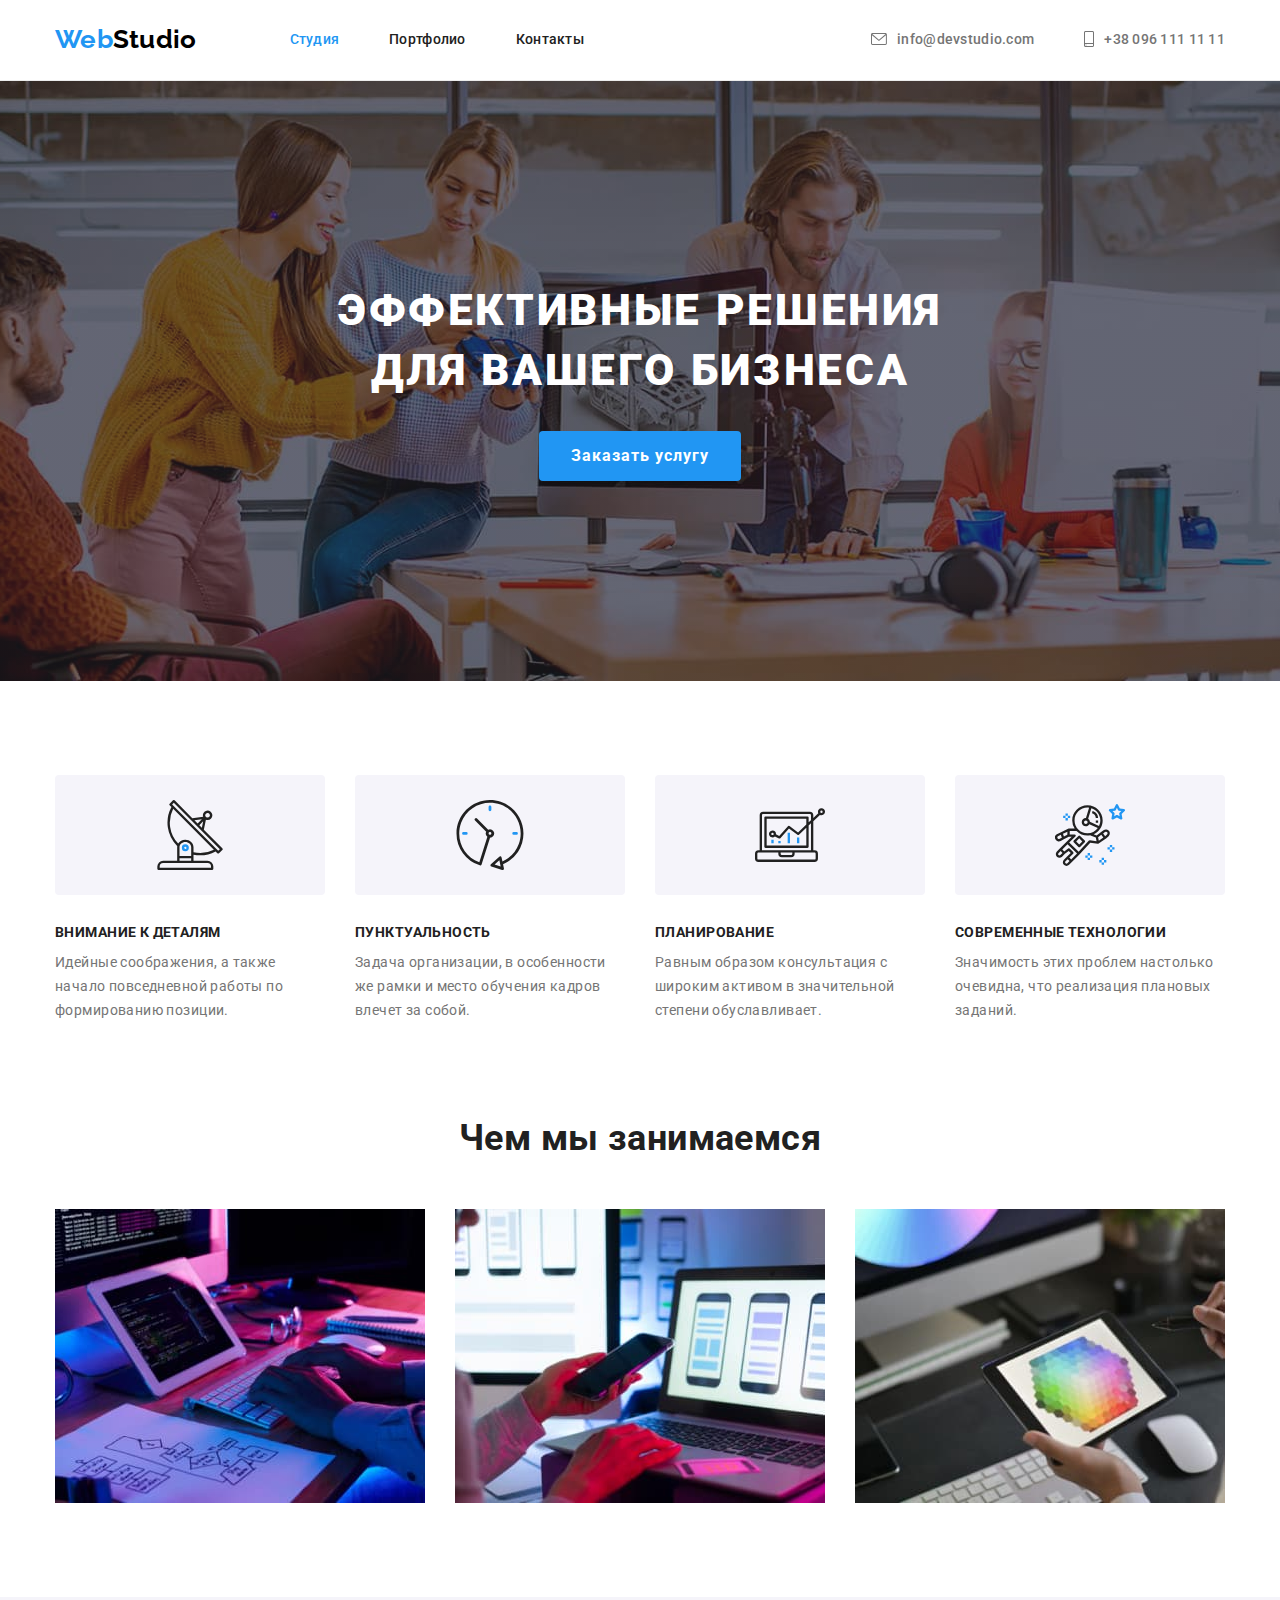
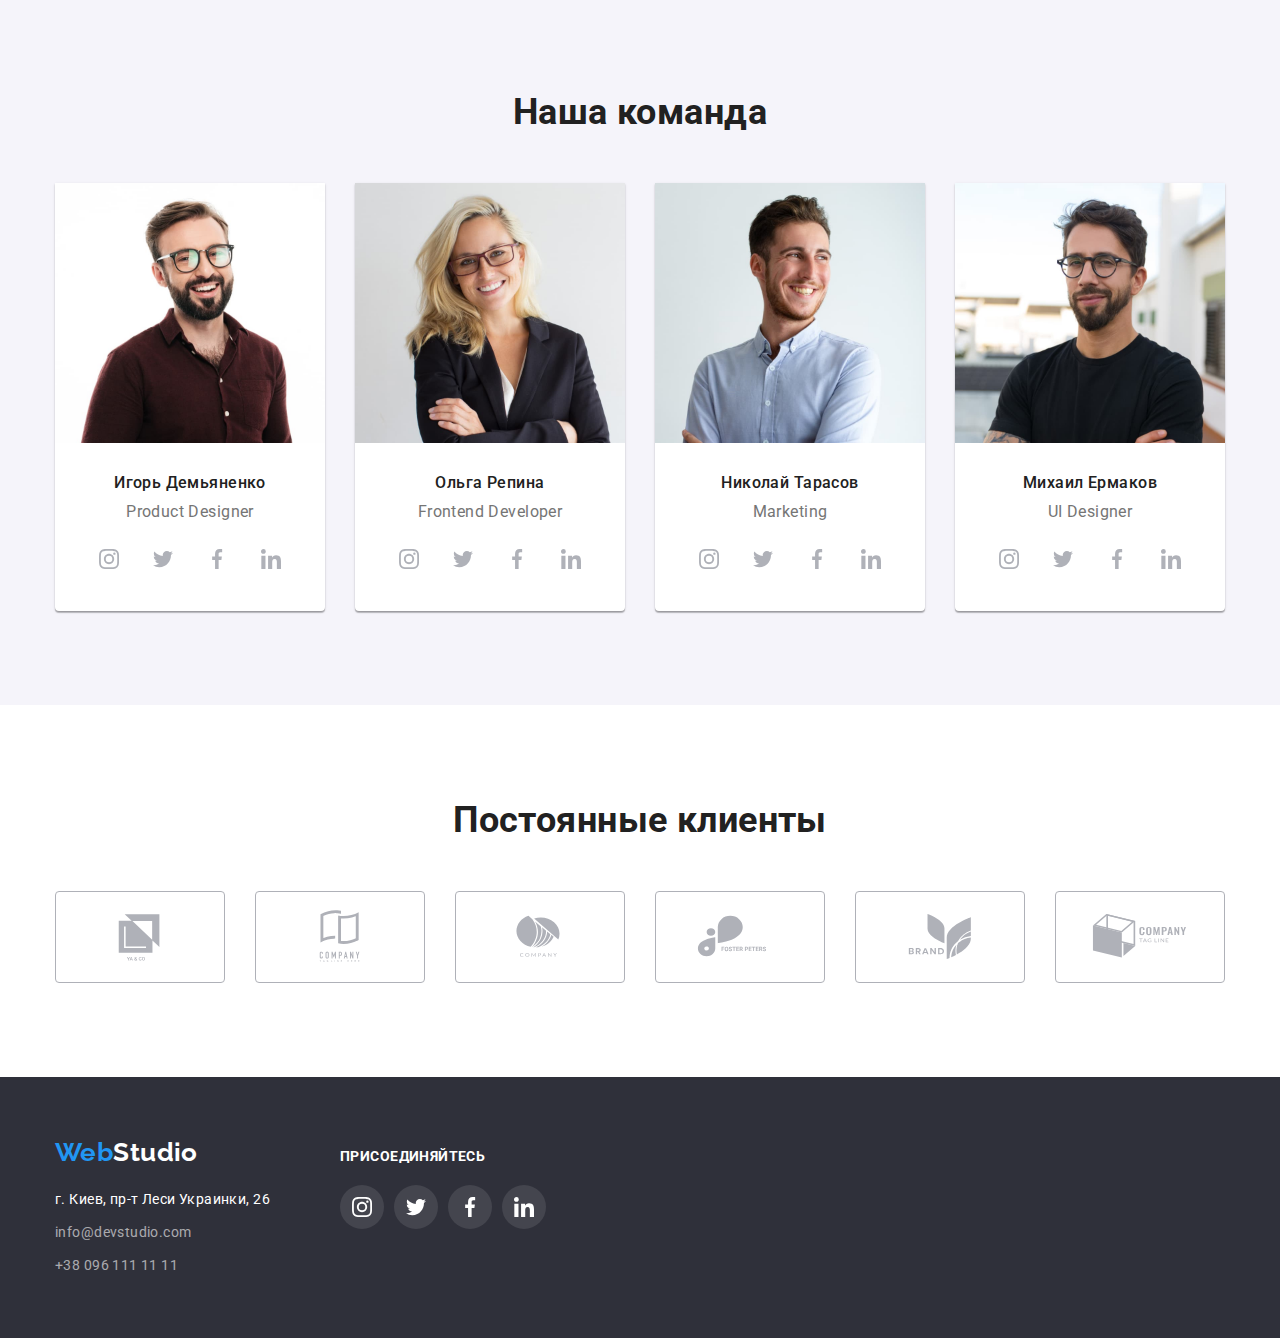
==== index.html @ 22d50afe "Initial commit" ====
<!DOCTYPE html>
<html lang="ru">
  <head>
    <meta charset="UTF-8" />
    <meta http-equiv="X-UA-Compatible" content="IE=edge" />
    <meta name="viewport" content="width=device-width, initial-scale=1.0" />
    <title lang="en">WebStudio</title>
    <link rel="preconnect" href="https://fonts.googleapis.com" />
    <link rel="preconnect" href="https://fonts.gstatic.com" crossorigin />
    <link
      href="https://fonts.googleapis.com/css2?family=Raleway:wght@700&family=Roboto:wght@400;500;700;900&display=swap"
      rel="stylesheet"
    />
    <link
      rel="stylesheet"
      href="https://cdnjs.cloudflare.com/ajax/libs/modern-normalize/1.1.0/modern-normalize.min.css"
    />
    <link rel="stylesheet" href="./css/styles.css" />
  </head>

  <body>
    <header class="header">
      <div class="header-container container">
        <nav class="header-nav">
          <a class="header-logo link" href="./index.html" lang="en">
            <span class="accent">Web</span>Studio
          </a>
          <ul class="header-nav-list list">
            <li class="header-nav-item">
              <a class="link current" href="./index.html">Студия</a>
            </li>
            <li class="header-nav-item">
              <a class="link" href="./portfolio.html">Портфолио</a>
            </li>
            <li class="header-nav-item">
              <a class="link" href="">Контакты</a>
            </li>
          </ul>
        </nav>
        <ul class="contact list">
          <li class="contact-item">
            <a class="contact-link link" href="mailto:info@devstudio.com" aria-label="Email">
              <svg class="contact-icon" width="16" height="12">
                <use href="./images/icons.svg#icon-envelope"></use>
              </svg>
              info@devstudio.com</a
            >
          </li>
          <li class="contact-item">
            <a class="contact-link link" href="tel:+380961111111" aria-label="Phone">
              <svg class="contact-icon" width="10" height="16">
                <use href="./images/icons.svg#icon-smartphone"></use>
              </svg>
              +38 096 111 11 11</a
            >
          </li>
        </ul>
      </div>
    </header>
    <main>
      <!--Hero-->
      <section class="hero section">
        <div class="container">
          <h1 class="hero-title">Эффективные решения для вашего бизнеса</h1>
          <button class="hero-button" type="button">Заказать услугу</button>
        </div>
      </section>
      <!--features-->
      <section class="features section">
        <div class="container">
          <h2 class="visually-hidden">Особенности</h2>
          <ul class="features-list list card-set">
            <li class="features-list-item card-set-item">
              <div class="features-list-container">
                <svg class="features-icon" width="70" height="70">
                  <use href="./images/icons.svg#icon-antenna"></use>
                </svg>
              </div>
              <h3 class="features-list-title">Внимание к деталям</h3>
              <p class="features-list-text">
                Идейные соображения, а также начало повседневной работы по формированию позиции.
              </p>
            </li>
            <li class="features-list-item card-set-item">
              <div class="features-list-container">
                <svg class="features-icon" width="70" height="70">
                  <use href="./images/icons.svg#icon-clock"></use>
                </svg>
              </div>
              <h3 class="features-list-title">Пунктуальность</h3>
              <p class="features-list-text">
                Задача организации, в особенности же рамки и место обучения кадров влечет за собой.
              </p>
            </li>
            <li class="features-list-item card-set-item">
              <div class="features-list-container">
                <svg class="features-icon" width="70" height="70">
                  <use href="./images/icons.svg#icon-diagram"></use>
                </svg>
              </div>
              <h3 class="features-list-title">Планирование</h3>
              <p class="features-list-text">
                Равным образом консультация с широким активом в значительной степени обуславливает.
              </p>
            </li>
            <li class="features-list-item card-set-item">
              <div class="features-list-container">
                <svg class="features-icon" width="70" height="70">
                  <use href="./images/icons.svg#icon-astronaut"></use>
                </svg>
              </div>
              <h3 class="features-list-title">Современные технологии</h3>
              <p class="features-list-text">
                Значимость этих проблем настолько очевидна, что реализация плановых заданий.
              </p>
            </li>
          </ul>
        </div>
      </section>
      <!--Чем мы занимаемся works -->
      <section class="works section">
        <div class="container">
          <h2 class="works-title">Чем мы занимаемся</h2>
          <ul class="works-list list">
            <li class="works-list-item">
              <img src="./images/img1.jpg" alt="Desctop App" width="370" height="294" />
            </li>
            <li class="works-list-item">
              <img src="./images/img2.jpg" alt="Mobile App" width="370" height="294" />
            </li>
            <li class="works-list-item">
              <img src="./images/img3.jpg" alt="Design" width="370" height="294" />
            </li>
          </ul>
        </div>
      </section>
      <!--Team-->
      <section class="team section">
        <div class="container">
          <h2 class="team-title">Наша команда</h2>
          <ul class="team-list card-set list">
            <li class="team-list-item card-set-item">
              <img
                class="team-list-img"
                src="./images/img4.jpg"
                alt="Игорь Демьяненко"
                width="270"
                height="260"
              />
              <div class="team-list-block">
                <h3 class="team-list-title">Игорь Демьяненко</h3>
                <p class="team-list-text" lang="en">Product Designer</p>
                <ul class="social-list list">
                  <li class="social-item">
                    <a href="" class="social-link link" aria-label="Instagram">
                      <svg class="social-icon" width="20" height="20">
                        <use href="./images/icons.svg#icon-instagram"></use>
                      </svg>
                    </a>
                  </li>
                  <li class="social-item">
                    <a href="" class="social-link link" aria-label="Twitter">
                      <svg class="social-icon" width="20" height="20">
                        <use href="./images/icons.svg#icon-twitter"></use>
                      </svg>
                    </a>
                  </li>
                  <li class="social-item">
                    <a href="" class="social-link link" aria-label="Facebook">
                      <svg class="social-icon" width="20" height="20">
                        <use href="./images/icons.svg#icon-facebook"></use>
                      </svg>
                    </a>
                  </li>
                  <li class="social-item">
                    <a href="" class="social-link link" aria-label="LinkedIn">
                      <svg class="social-icon" width="20" height="20">
                        <use href="./images/icons.svg#icon-linkedin"></use>
                      </svg>
                    </a>
                  </li>
                </ul>
              </div>
            </li>
            <li class="team-list-item card-set-item">
              <img
                class="team-list-img"
                src="./images/img5.jpg"
                alt="Ольга Репина"
                width="270"
                height="260"
              />
              <div class="team-list-block">
                <h3 class="team-list-title">Ольга Репина</h3>
                <p class="team-list-text" lang="en">Frontend Developer</p>
                <ul class="social-list list">
                  <li class="social-item">
                    <a href="" class="social-link link" aria-label="Instagram">
                      <svg class="social-icon" width="20" height="20">
                        <use href="./images/icons.svg#icon-instagram"></use>
                      </svg>
                    </a>
                  </li>
                  <li class="social-item">
                    <a href="" class="social-link link" aria-label="Twitter">
                      <svg class="social-icon" width="20" height="20">
                        <use href="./images/icons.svg#icon-twitter"></use>
                      </svg>
                    </a>
                  </li>
                  <li class="social-item">
                    <a href="" class="social-link link" aria-label="Facebook">
                      <svg class="social-icon" width="20" height="20">
                        <use href="./images/icons.svg#icon-facebook"></use>
                      </svg>
                    </a>
                  </li>
                  <li class="social-item">
                    <a href="" class="social-link link" aria-label="LinkedIn">
                      <svg class="social-icon" width="20" height="20">
                        <use href="./images/icons.svg#icon-linkedin"></use>
                      </svg>
                    </a>
                  </li>
                </ul>
              </div>
            </li>
            <li class="team-list-item card-set-item">
              <img
                class="team-list-img"
                src="./images/img6.jpg"
                alt="Николай Тарасов"
                width="270"
                height="260"
              />
              <div class="team-list-block">
                <h3 class="team-list-title">Николай Тарасов</h3>
                <p class="team-list-text" lang="en">Marketing</p>
                <ul class="social-list list">
                  <li class="social-item">
                    <a href="" class="social-link link" aria-label="Instagram">
                      <svg class="social-icon" width="20" height="20">
                        <use href="./images/icons.svg#icon-instagram"></use>
                      </svg>
                    </a>
                  </li>
                  <li class="social-item">
                    <a href="" class="social-link link" aria-label="Twitter">
                      <svg class="social-icon" width="20" height="20">
                        <use href="./images/icons.svg#icon-twitter"></use>
                      </svg>
                    </a>
                  </li>
                  <li class="social-item">
                    <a href="" class="social-link link" aria-label="Facebook">
                      <svg class="social-icon" width="20" height="20">
                        <use href="./images/icons.svg#icon-facebook"></use>
                      </svg>
                    </a>
                  </li>
                  <li class="social-item">
                    <a href="" class="social-link link" aria-label="LinkedIn">
                      <svg class="social-icon" width="20" height="20">
                        <use href="./images/icons.svg#icon-linkedin"></use>
                      </svg>
                    </a>
                  </li>
                </ul>
              </div>
            </li>
            <li class="team-list-item card-set-item">
              <img
                class="team-list-img"
                src="./images/img7.jpg"
                alt="Михаил Ермаков"
                width="270"
                height="260"
              />
              <div class="team-list-block">
                <h3 class="team-list-title">Михаил Ермаков</h3>
                <p class="team-list-text" lang="en">UI Designer</p>
                <ul class="social-list list">
                  <li class="social-item">
                    <a href="" class="social-link link" aria-label="Instagram">
                      <svg class="social-icon" width="20" height="20">
                        <use href="./images/icons.svg#icon-instagram"></use>
                      </svg>
                    </a>
                  </li>
                  <li class="social-item">
                    <a href="" class="social-link link" aria-label="Twitter">
                      <svg class="social-icon" width="20" height="20">
                        <use href="./images/icons.svg#icon-twitter"></use>
                      </svg>
                    </a>
                  </li>
                  <li class="social-item">
                    <a href="" class="social-link link" aria-label="Facebook">
                      <svg class="social-icon" width="20" height="20">
                        <use href="./images/icons.svg#icon-facebook"></use>
                      </svg>
                    </a>
                  </li>
                  <li class="social-item">
                    <a href="" class="social-link link" aria-label="LinkedIn">
                      <svg class="social-icon" width="20" height="20">
                        <use href="./images/icons.svg#icon-linkedin"></use>
                      </svg>
                    </a>
                  </li>
                </ul>
              </div>
            </li>
          </ul>
        </div>
      </section>
      <!-- Clients -->
      <section class="clients section">
        <div class="container">
          <h2 class="clients-title">Постоянные клиенты</h2>
          <ul class="clients-list card-set list">
            <li class="clients-item card-set-item">
              <a href="" class="clients-link link" aria-label="Client1">
                <svg class="clients-icon" width="106" height="60">
                  <use href="./images/icons.svg#icon-logo1"></use>
                </svg>
              </a>
            </li>
            <li class="clients-item card-set-item">
              <a href="" class="clients-link link" aria-label="Client2">
                <svg class="clients-icon" width="106" height="60">
                  <use href="./images/icons.svg#icon-logo2"></use>
                </svg>
              </a>
            </li>
            <li class="clients-item card-set-item">
              <a href="" class="clients-link link" aria-label="Client3">
                <svg class="clients-icon" width="106" height="60">
                  <use href="./images/icons.svg#icon-logo3"></use>
                </svg>
              </a>
            </li>
            <li class="clients-item card-set-item">
              <a href="" class="clients-link link" aria-label="Client4">
                <svg class="clients-icon" width="106" height="60">
                  <use href="./images/icons.svg#icon-logo4"></use>
                </svg>
              </a>
            </li>
            <li class="clients-item card-set-item">
              <a href="" class="clients-link link" aria-label="Client5">
                <svg class="clients-icon" width="106" height="60">
                  <use href="./images/icons.svg#icon-logo5"></use>
                </svg>
              </a>
            </li>
            <li class="clients-item card-set-item">
              <a href="" class="clients-link link" aria-label="Client6">
                <svg class="clients-icon" width="106" height="60">
                  <use href="./images/icons.svg#icon-logo6"></use>
                </svg>
              </a>
            </li>
          </ul>
        </div>
      </section>
    </main>
    <footer class="footer-section">
      <div class="footer container">
        <div class="footer-contact-container">
          <a class="footer-logo link" href="./index.html" lang="en"
            ><span class="accent">Web</span>Studio</a
          >
          <address class="footer-contact">
            <ul class="footer-contact-list list">
              <li class="footer-contact-item">
                <a
                  class="adress link"
                  href="https://goo.gl/maps/uBSWTAJxnbtAAQ7v7"
                  target="_blank"
                  rel="noreferrer noopener nofollow"
                  >г. Киев, пр-т Леси Украинки, 26</a
                >
              </li>
              <li class="footer-contact-item">
                <a class="footer-contact-link link" href="mailto:info@devstudio.com"
                  >info@devstudio.com</a
                >
              </li>
              <li class="footer-contact-item">
                <a class="footer-contact-link link" href="tel:+380961111111">+38 096 111 11 11</a>
              </li>
            </ul>
          </address>
        </div>
        <div class="footer-social-container">
          <p class="footer-social-title">присоединяйтесь</p>
          <ul class="footer-social-list list">
            <li class="footer-social-item">
              <a href="" class="footer-social-link link" aria-label="Instagram">
                <svg class="footer-social-icon" width="20" height="20">
                  <use href="./images/icons.svg#icon-instagram"></use>
                </svg>
              </a>
            </li>
            <li class="footer-social-item">
              <a href="" class="footer-social-link link" aria-label="Twitter">
                <svg class="footer-social-icon" width="20" height="20">
                  <use href="./images/icons.svg#icon-twitter"></use>
                </svg>
              </a>
            </li>
            <li class="footer-social-item">
              <a href="" class="footer-social-link link" aria-label="Facebook">
                <svg class="footer-social-icon" width="20" height="20">
                  <use href="./images/icons.svg#icon-facebook"></use>
                </svg>
              </a>
            </li>
            <li class="footer-social-item">
              <a href="" class="footer-social-link link" aria-label="LinkedIn">
                <svg class="footer-social-icon" width="20" height="20">
                  <use href="./images/icons.svg#icon-linkedin"></use>
                </svg>
              </a>
            </li>
          </ul>
        </div>
      </div>
    </footer>
  </body>
</html>
---- css/styles.css ----
/* 
  основной цвет текста #757575
  вторичный цвет текста/заголовки #212121
  акцент #2196F3
  цвет логотип #000000
  цвет футер/адрес физический/h1/button #ffffff
  цвет фона dark #2F303A
  цвет фона section #F5F4FA
  цвет мейл+телефон футер rgba(255, 255, 255, 0.6);
*/
/* 
  шрифт логотипа Raleway 700
  основной шрифт Roboto 400(вторичный текст) 500/ 700/ 900(h1)
*/
:root {
  --primary-text-color: #757575;
  --primary-logo-color: #000000;
  --primary-white-color: #ffffff;
  --title-text-color: #212121;
  --accent-color: #2196f3;
  --background-color-footer: #2f303a;
  --background-color-secondary: #f5f4fa;
  --background-color-hero: rgba(47, 48, 58, 0.4);
  --color-text-footer: rgba(255, 255, 255, 0.6);
  --background-footer-social-color: rgba(255, 255, 255, 0.1);
  --btn-hover-color: #188ce8;
  --border-bottom-header-color: #ececec;
  --border-portf-color: #eeeeee;
  --icon-main-color: #afb1b8;
  --items: 3;
  --indent: 30px;
}

h1,
h2,
h3,
p,
ul {
  margin: 0;
  padding: 0;
}

img {
  display: block;
  max-width: 100%;
  height: auto;
}

body {
  color: var(--primary-text-color);
  background-color: var(--primary-white-color);
  font-family: 'Roboto', sans-serif;
  font-size: 14px;
  letter-spacing: 0.03em;
}

.list {
  padding: 0;
  margin: 0;
  list-style: none;
}

.link {
  text-decoration: none;
}

.container {
  width: 1200px;
  margin-left: auto;
  margin-right: auto;
  padding-left: 15px;
  padding-right: 15px;

  /* outline: 2px solid tomato; */
}

.visually-hidden {
  position: absolute;
  width: 1px;
  height: 1px;
  margin: -1px;
  border: 0;
  padding: 0;
  white-space: nowrap;
  clip-path: inset(100%);
  clip: rect(0 0 0 0);
  overflow: hidden;
}

.section {
  padding-top: 94px;
  padding-bottom: 94px;
}

/**
  |============================
  | сітка із застосуванням flex-box
  |============================
*/
.card-set {
  display: flex;
  flex-wrap: wrap;
  margin: calc(-1 * var(--indent) / 2);
}

.card-set-item {
  flex-basis: calc((100% - var(--indent) * var(--items)) / var(--items));
  margin: calc(var(--indent) / 2);
}

/* HEADER */
.header {
  display: flex;
  align-items: center;
  padding-top: 24px;
  padding-bottom: 25px;
  border-bottom: 1px solid var(--border-bottom-header-color);
}

.header-container {
  display: flex;
  align-items: center;
}

.header-nav {
  display: flex;
  font-weight: 500;
  letter-spacing: 0.02em;
}

.header-logo {
  margin-right: 93px;
  font-family: 'Raleway', sans-serif;
  font-weight: 700;
  font-size: 26px;
  line-height: 1.19;
  color: var(--primary-logo-color);
}

.header-logo .accent {
  color: var(--accent-color);
}

.header-nav-list {
  display: flex;
  align-items: center;
}
.header-nav-list .link {
  color: var(--title-text-color);
}

.header-nav-list .link:hover,
.header-nav-list .link:focus {
  color: var(--accent-color);
}

.header-nav-list .link.current {
  color: var(--accent-color);
}

.header-nav-item:not(:last-child) {
  margin-right: 50px;
}

.contact {
  display: flex;
  margin-left: auto;
}

.contact-item:not(:last-child) {
  margin-right: 50px;
}

.contact-link {
  display: flex;
  align-items: center;
  font-weight: 500;
  letter-spacing: 0.02em;
  color: var(--primary-text-color);
}

.contact-link:hover,
.contact-link:focus {
  color: var(--accent-color);
}

.contact-icon {
  fill: currentColor;
  margin-right: 10px;
}

/* HERO */
.hero {
  max-width: 1600px;
  height: 600px;
  margin-left: auto;
  margin-right: auto;
  padding: 200px 0;
  text-align: center;
  background-color: var(--background-color-footer);
  color: var(--primary-white-color);
  background-image: linear-gradient(rgba(47, 48, 58, 0.4), rgba(47, 48, 58, 0.4)),
    url('../images/hero-img.jpg');
  background-size: cover;
  background-repeat: no-repeat;
  background-position: center;
}

.hero-title {
  margin: 0 auto;
  margin-bottom: 30px;
  width: 696px;
  font-weight: 900;
  font-size: 44px;
  line-height: 1.36;
  letter-spacing: 0.06em;
  text-transform: uppercase;
}

.hero-button {
  display: inline-block;
  margin: 0 auto;
  padding: 10px 32px;
  align-items: center;
  font-family: 'Roboto';
  font-weight: 700;
  font-size: 16px;
  line-height: 1.88;
  text-align: center;
  letter-spacing: 0.06em;
  color: var(--primary-white-color);
  background-color: var(--accent-color);
  box-shadow: 0px 4px 4px rgba(0, 0, 0, 0.15);
  border: none;
  border-radius: 4px;
  cursor: pointer;
}

.hero-button:hover,
.hero-button:focus {
  background-color: var(--btn-hover-color);
}

/* FEATURES */
.features.section {
  padding-bottom: 0;
}

.features-list {
  --items: 4;
}

.features-list-item {
  display: block;
  flex-basis: 270px;
}

.features-list-container {
  height: 120px;
  margin-bottom: 30px;
  padding: 25px 100px;
  background-color: var(--background-color-secondary);
  border-radius: 4px;
}

.features-list-title {
  margin-bottom: 10px;
  font-weight: 700;
  font-size: 14px;
  line-height: 1.14;
  text-transform: uppercase;
  color: var(--title-text-color);
}

.features-list-text {
  line-height: 1.71;
}

/* WORKS */
.works-title {
  margin-bottom: 50px;
  font-weight: 700;
  font-size: 36px;
  line-height: 1.17;
  text-align: center;
  color: var(--title-text-color);
}

.works-list {
  display: flex;
}

.works-list-item:not(:last-child) {
  margin-right: 30px;
}

/* TEAM */
.team {
  background-color: var(--background-color-secondary);
}

.team-title {
  margin-bottom: 50px;
  font-weight: 700;
  font-size: 36px;
  line-height: 1.17;
  text-align: center;
  color: var(--title-text-color);
}

.team-list-item {
  --items: 4;

  background-color: var(--primary-white-color);
  box-shadow: 0px 1px 3px rgba(0, 0, 0, 0.12), 0px 1px 1px rgba(0, 0, 0, 0.14),
    0px 2px 1px rgba(0, 0, 0, 0.2);
  border-radius: 0px 0px 4px 4px;
}

.team-list-title {
  margin-bottom: 10px;
  color: var(--title-text-color);
  font-weight: 500;
}

.team-list-title,
.team-list-text {
  font-size: 16px;
  line-height: 1.19;
  text-align: center;
}

.team-list-text {
  margin-bottom: 16px;
}
.team-list-block {
  padding-top: 30px;
  padding-bottom: 30px;
}

/* Social links */
.social-container {
  margin-top: 16px;
}

.social-list {
  display: flex;
  align-items: center;
  justify-content: center;
}

.social-item:not(:last-child) {
  margin-right: 10px;
}

.social-link {
  display: flex;
  justify-content: center;
  align-items: center;
  width: 44px;
  height: 44px;
  color: var(--icon-main-color);
  border-radius: 50%;
}

.social-link:hover {
  background-color: var(--accent-color);
  color: var(--primary-white-color);
}

.social-icon {
  fill: currentColor;
}

/* CLIENTS */

.clients-title {
  margin-bottom: 50px;
  font-weight: 700;
  font-size: 36px;
  line-height: 1.17;
  text-align: center;
  color: var(--title-text-color);
}

.clients-item {
  --items: 6;
}

.clients-link {
  display: flex;
  align-items: center;
  justify-content: center;
  height: 92px;
  color: var(--icon-main-color);
  border: 1px solid var(--icon-main-color);
  border-radius: 4px;
}

.clients-link:hover {
  border-color: var(--accent-color);
  color: var(--accent-color);
}

.clients-icon {
  fill: currentColor;
}

/* FOOTER */
.footer-section {
  padding: 60px 0;
  background-color: var(--background-color-footer);
}
.footer {
  display: flex;
  align-items: baseline;
}

.footer-logo {
  display: inline-block;
  margin-bottom: 20px;
  font-family: 'Raleway', sans-serif;
  font-weight: 700;
  font-size: 26px;
  line-height: 1.19;
  color: var(--primary-white-color);
}

.footer-logo .accent {
  color: var(--accent-color);
}

.footer-contact-list {
  display: inline-block;
  padding-left: 0;
}

.footer-contact-item {
  margin-bottom: 9px;
}

.footer-contact-item:last-child {
  margin-bottom: 0;
}

.adress {
  color: var(--primary-white-color);
  line-height: 1.71;
  font-style: normal;
}

.adress:hover,
.adress:focus {
  color: var(--accent-color);
}

.footer-contact-link {
  color: var(--color-text-footer);
  line-height: 1.71;
  font-style: normal;
}

.footer-contact-link:hover,
.footer-contact-link:focus {
  color: var(--accent-color);
}

.footer-social-title {
  margin-bottom: 20px;
  font-weight: 700;
  line-height: 1.14;
  text-transform: uppercase;
  color: var(--primary-white-color);
}

.footer-contact-container {
  margin-right: 70px;
}

.footer-social-list {
  display: flex;
  justify-content: center;
}

.footer-social-item {
  background-color: var(--background-footer-social-color);
  border-radius: 50%;
}

.footer-social-item:not(:last-child) {
  margin-right: 10px;
}

.footer-social-link {
  display: flex;
  justify-content: center;
  align-items: center;
  width: 44px;
  height: 44px;
  color: var(--primary-white-color);
}

.footer-social-link:hover,
.footer-social-link:focus {
  background-color: var(--accent-color);
  border-radius: 50%;
}

.footer-social-icon {
  fill: currentColor;
}

/*---- Portfolio ----*/
/* Buttons */
.portfolio-filter {
  display: flex;
  justify-content: center;
  margin-bottom: 50px;
}

.portfolio-filter-btn {
  padding: 6px 22px;
  font-family: inherit;
  font-weight: 500;
  font-size: 16px;
  line-height: 1.62;
  letter-spacing: 0.03em;
  color: var(--title-text-color);
  background-color: var(--background-color-secondary);
  border: none;
  border-radius: 4px;
  cursor: pointer;
}

.portfolio-filter-item:not(:last-child) {
  margin-right: 8px;
}

.portfolio-filter .portfolio-filter-btn.current {
  color: var(--primary-white-color);
  background-color: var(--accent-color);
}

.portfolio-filter-btn:hover,
.portfolio-filter-btn:focus {
  color: var(--primary-white-color);
  background-color: var(--accent-color);
  box-shadow: 0px 3px 1px rgba(0, 0, 0, 0.1), 0px 1px 2px rgba(0, 0, 0, 0.08),
    0px 2px 2px rgba(0, 0, 0, 0.12);
}

/* Examples */

.examples-link {
  display: block;
}

.examples-link:hover,
.examples-link:focus {
  box-shadow: 0px 1px 1px rgba(0, 0, 0, 0.12), 0px 4px 4px rgba(0, 0, 0, 0.06),
    1px 4px 6px rgba(0, 0, 0, 0.16);
}

.examples-container {
  display: block;
  padding: 20px 24px;
  border: 1px solid var(--border-portf-color);
  border-top: none;
}

.examples-title {
  margin-bottom: 4px;
  font-weight: 700;
  font-size: 18px;
  line-height: 2;
  letter-spacing: 0.06em;
  color: var(--title-text-color);
}

.examples-text {
  font-size: 16px;
  line-height: 1.88;
  color: var(--primary-text-color);
}
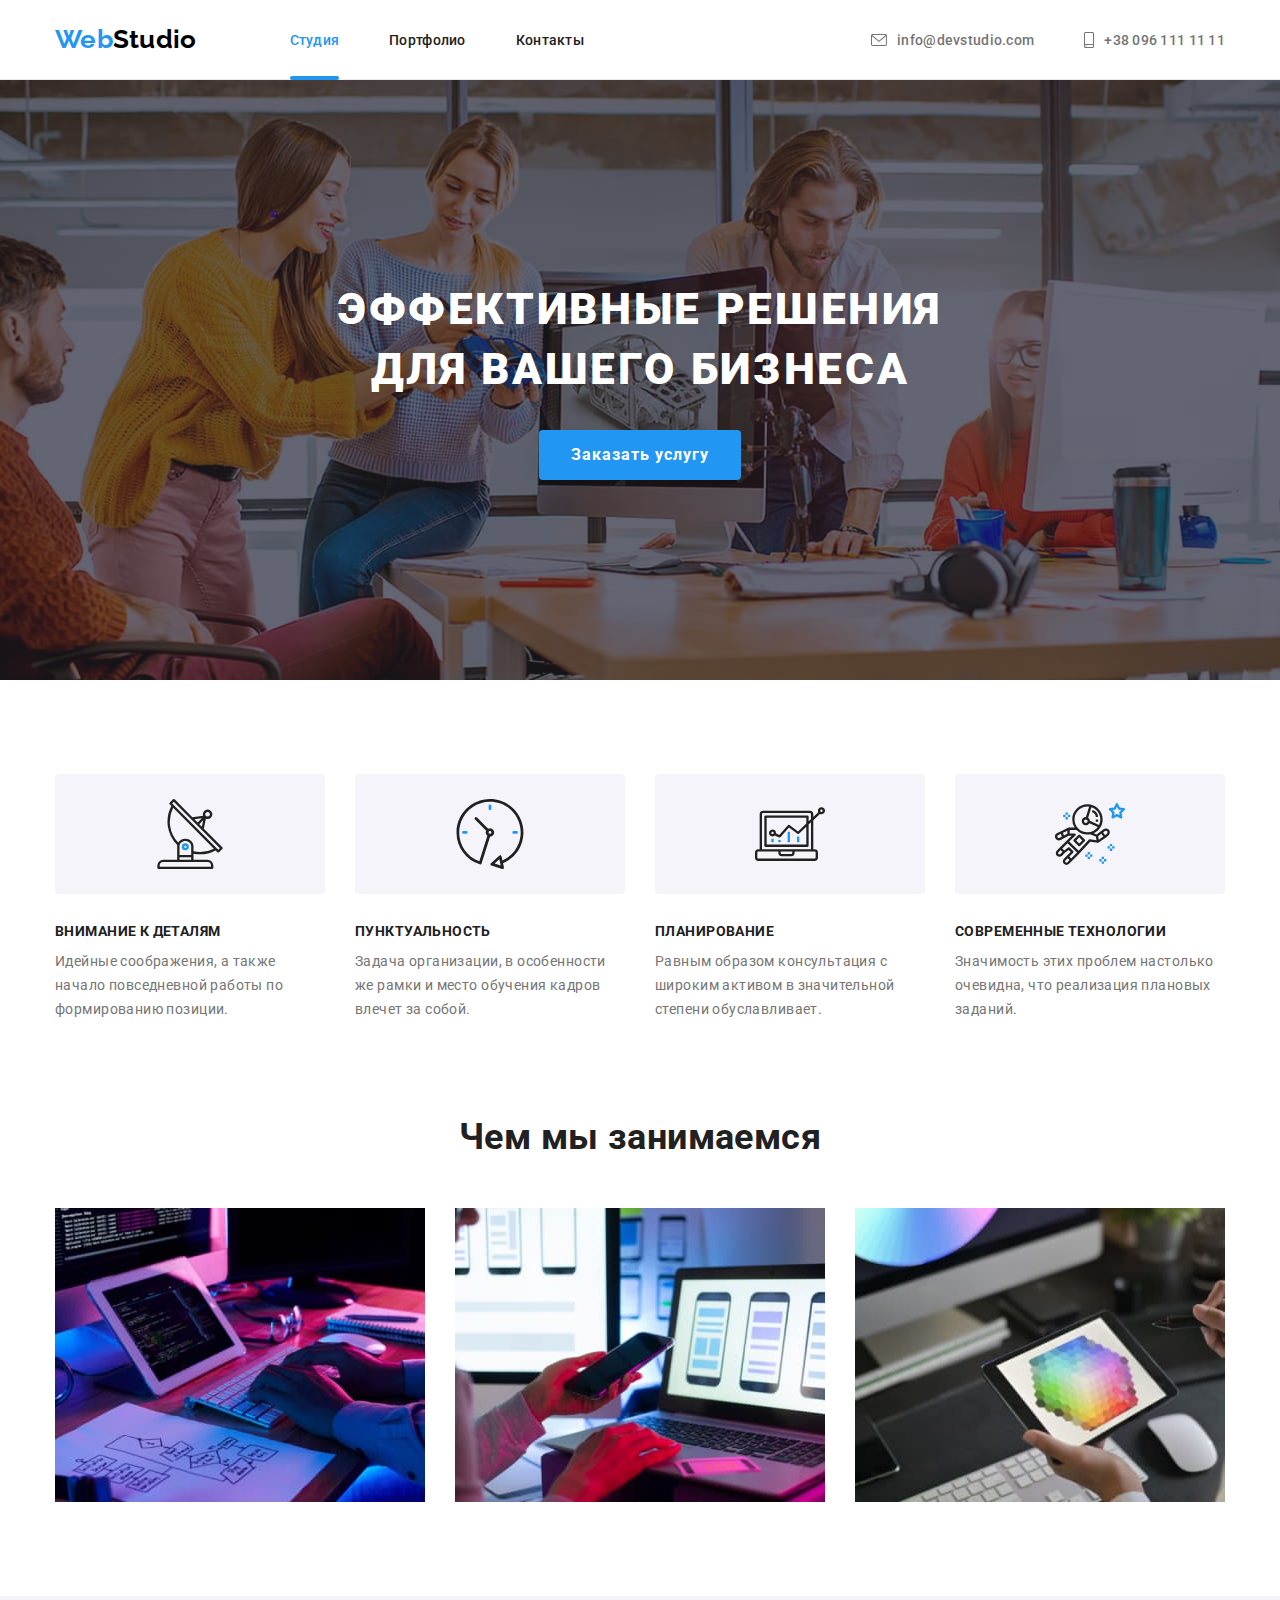
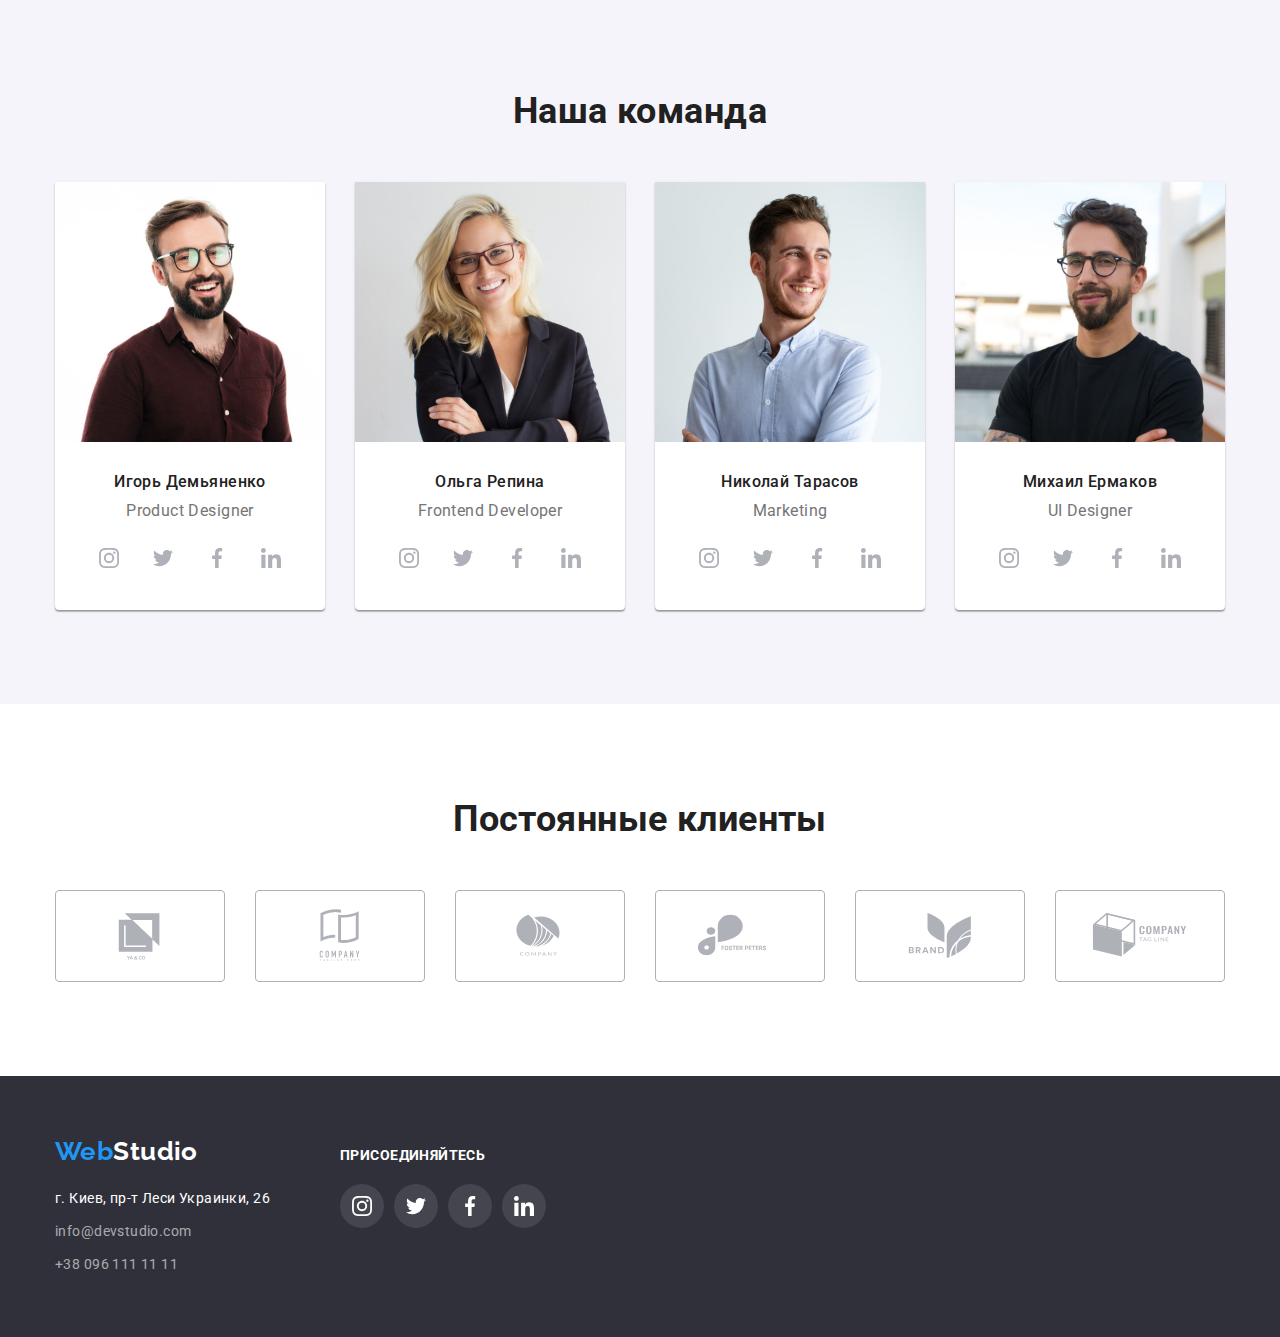
==== commit 3eeff6ed: "upd28/06" ====
--- a/index.html
+++ b/index.html
@@ -27,13 +27,13 @@
           </a>
           <ul class="header-nav-list list">
             <li class="header-nav-item">
-              <a class="link current" href="./index.html">Студия</a>
+              <a class="header-nav-link current link" href="./index.html">Студия</a>
             </li>
             <li class="header-nav-item">
-              <a class="link" href="./portfolio.html">Портфолио</a>
+              <a class="header-nav-link link" href="./portfolio.html">Портфолио</a>
             </li>
             <li class="header-nav-item">
-              <a class="link" href="">Контакты</a>
+              <a class="header-nav-link link" href="">Контакты</a>
             </li>
           </ul>
         </nav>
@@ -62,9 +62,19 @@
       <section class="hero section">
         <div class="container">
           <h1 class="hero-title">Эффективные решения для вашего бизнеса</h1>
-          <button class="hero-button" type="button">Заказать услугу</button>
+          <button class="hero-button" type="button" data-modal-open>Заказать услугу</button>
         </div>
       </section>
+      <!-- Modal window -->
+      <div class="backdrop is-hidden" data-modal>
+        <div class="modal">
+          <button class="close-btn" type="button" data-modal-close>
+            <svg class="close-btn-icon" width="18" height="18">
+              <use href="./images/icons.svg#icon-close"></use>
+            </svg>
+          </button>
+        </div>
+      </div>
       <!--features-->
       <section class="features section">
         <div class="container">
@@ -428,5 +438,6 @@
         </div>
       </div>
     </footer>
+    <script src="./js/modal.js"></script>
   </body>
 </html>
--- a/css/styles.css
+++ b/css/styles.css
@@ -21,6 +21,7 @@
   --background-color-footer: #2f303a;
   --background-color-secondary: #f5f4fa;
   --background-color-hero: rgba(47, 48, 58, 0.4);
+  --background-modal: rgba(0, 0, 0, 0.2);
   --color-text-footer: rgba(255, 255, 255, 0.6);
   --background-footer-social-color: rgba(255, 255, 255, 0.1);
   --btn-hover-color: #188ce8;
@@ -112,8 +113,6 @@
 .header {
   display: flex;
   align-items: center;
-  padding-top: 24px;
-  padding-bottom: 25px;
   border-bottom: 1px solid var(--border-bottom-header-color);
 }
 
@@ -129,6 +128,8 @@
 }
 
 .header-logo {
+  display: flex;
+  align-items: center;
   margin-right: 93px;
   font-family: 'Raleway', sans-serif;
   font-weight: 700;
@@ -145,21 +146,42 @@
   display: flex;
   align-items: center;
 }
-.header-nav-list .link {
-  color: var(--title-text-color);
-}
-
-.header-nav-list .link:hover,
-.header-nav-list .link:focus {
-  color: var(--accent-color);
-}
-
-.header-nav-list .link.current {
+.header-nav-list .header-nav-link {
+  color: var(--title-text-color);
+}
+
+.header-nav-list .header-nav-link:hover,
+.header-nav-list .header-nav-link:focus {
+  color: var(--accent-color);
+}
+
+.header-nav-list .header-nav-link.current {
   color: var(--accent-color);
 }
 
 .header-nav-item:not(:last-child) {
   margin-right: 50px;
+}
+
+.header-nav-item {
+  position: relative;
+}
+.header-nav-link {
+  display: flex;
+  align-items: center;
+  padding: 32px 0 31px 0;
+  /* transition: color 250ms; */
+}
+
+.header-nav-link.current::after {
+  position: absolute;
+  content: '';
+  bottom: -1px;
+  left: 0;
+  width: 100%;
+  height: 4px;
+  background-color: var(--accent-color);
+  border-radius: 2px;
 }
 
 .contact {
@@ -241,6 +263,54 @@
   background-color: var(--btn-hover-color);
 }
 
+/* MODAL WINDOW */
+.backdrop {
+  position: fixed;
+  top: 0;
+  left: 0;
+  width: 100%;
+  height: 100%;
+  background-color: var(--background-modal);
+  opacity: 1;
+}
+
+.backdrop.is-hidden {
+  opacity: 0;
+  pointer-events: none;
+}
+
+.modal {
+  position: absolute;
+  top: 50%;
+  left: 50%;
+  transform: translate(-50%, -50%);
+  width: 528px;
+  height: 581px;
+  background-color: var(--primary-white-color);
+  box-shadow: 0px 1px 3px rgba(0, 0, 0, 0.12), 0px 1px 1px rgba(0, 0, 0, 0.14),
+    0px 2px 1px rgba(0, 0, 0, 0.2);
+  border-radius: 4px;
+}
+
+.close-btn {
+  position: absolute;
+  top: 8px;
+  right: 8px;
+  display: flex;
+  width: 30px;
+  height: 30px;
+  justify-content: center;
+  align-items: center;
+  /* background-color: var(--primary-white-color); */
+  border: 1px solid rgba(0, 0, 0, 0.1);
+  border-radius: 50%;
+}
+
+.close-btn-icon {
+  background-color: var(--primary-white-color);
+  color: var(--primary-logo-color);
+}
+
 /* FEATURES */
 .features.section {
   padding-bottom: 0;
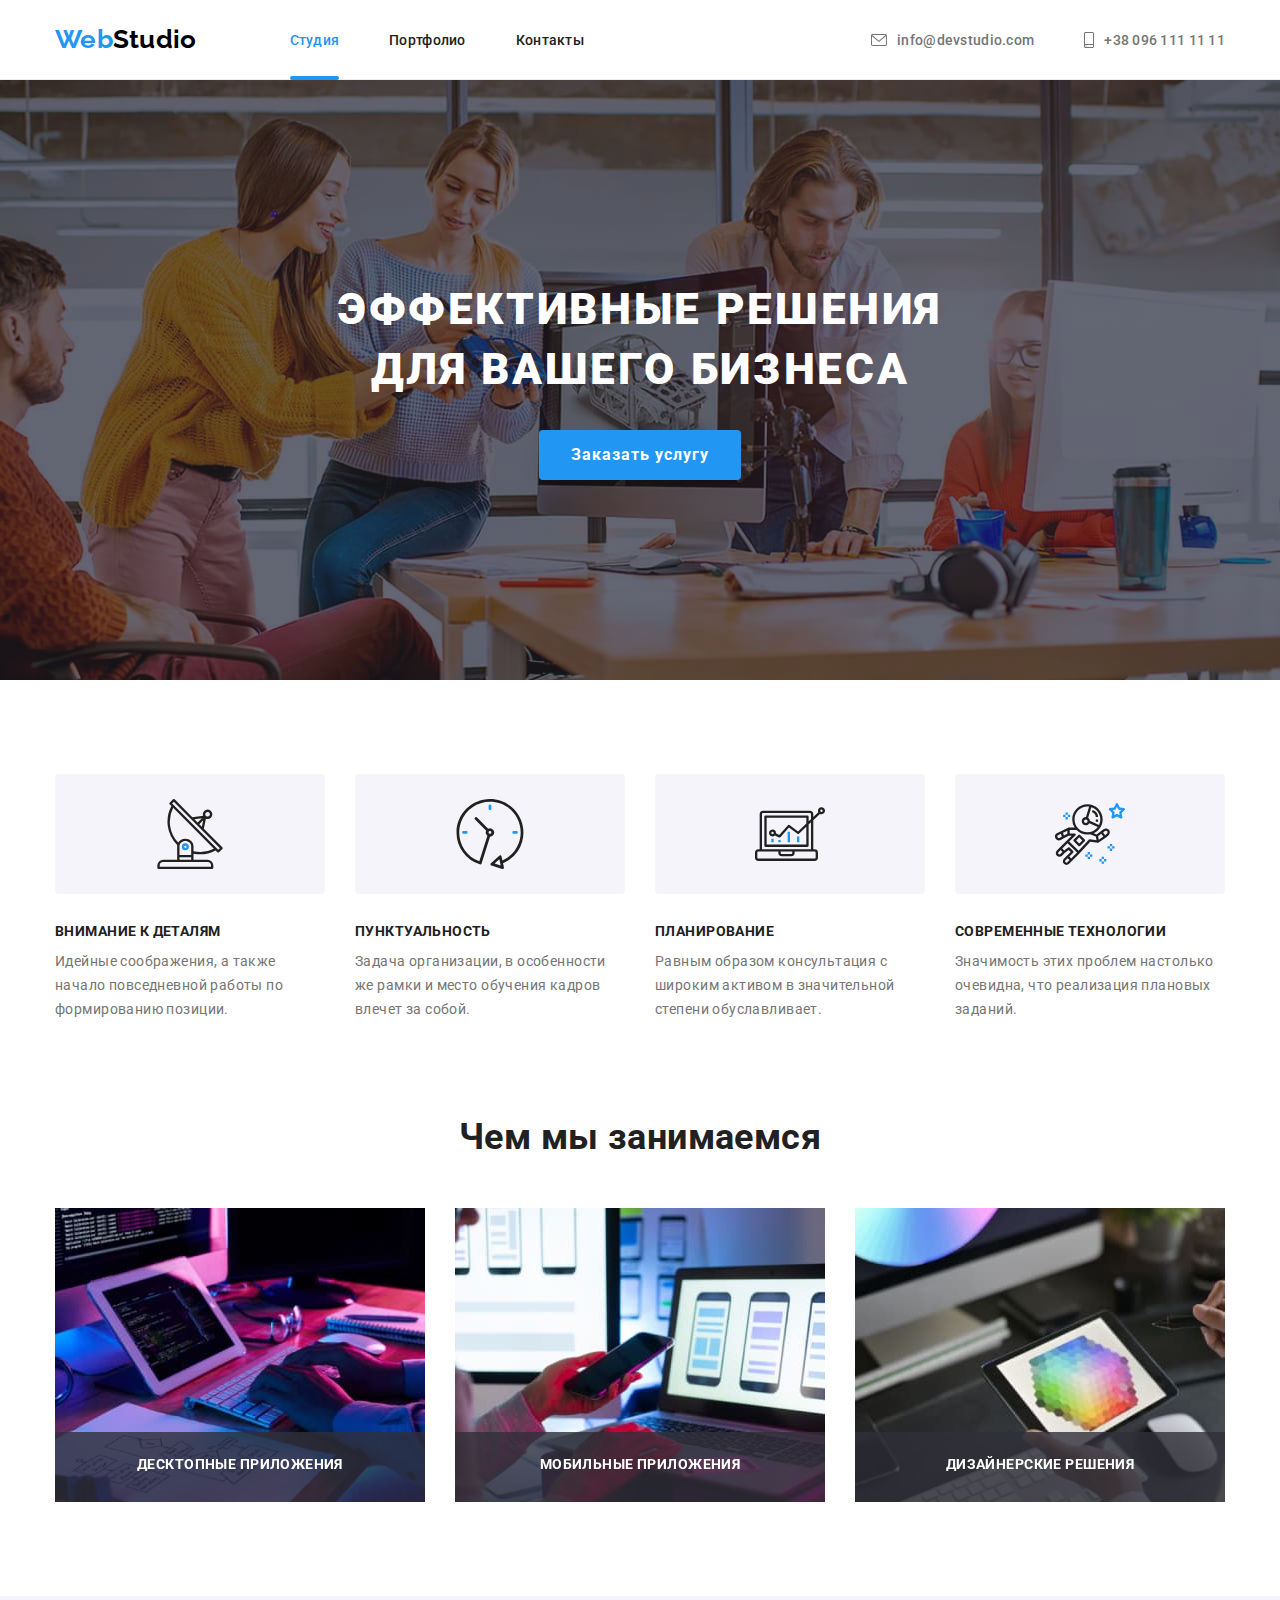
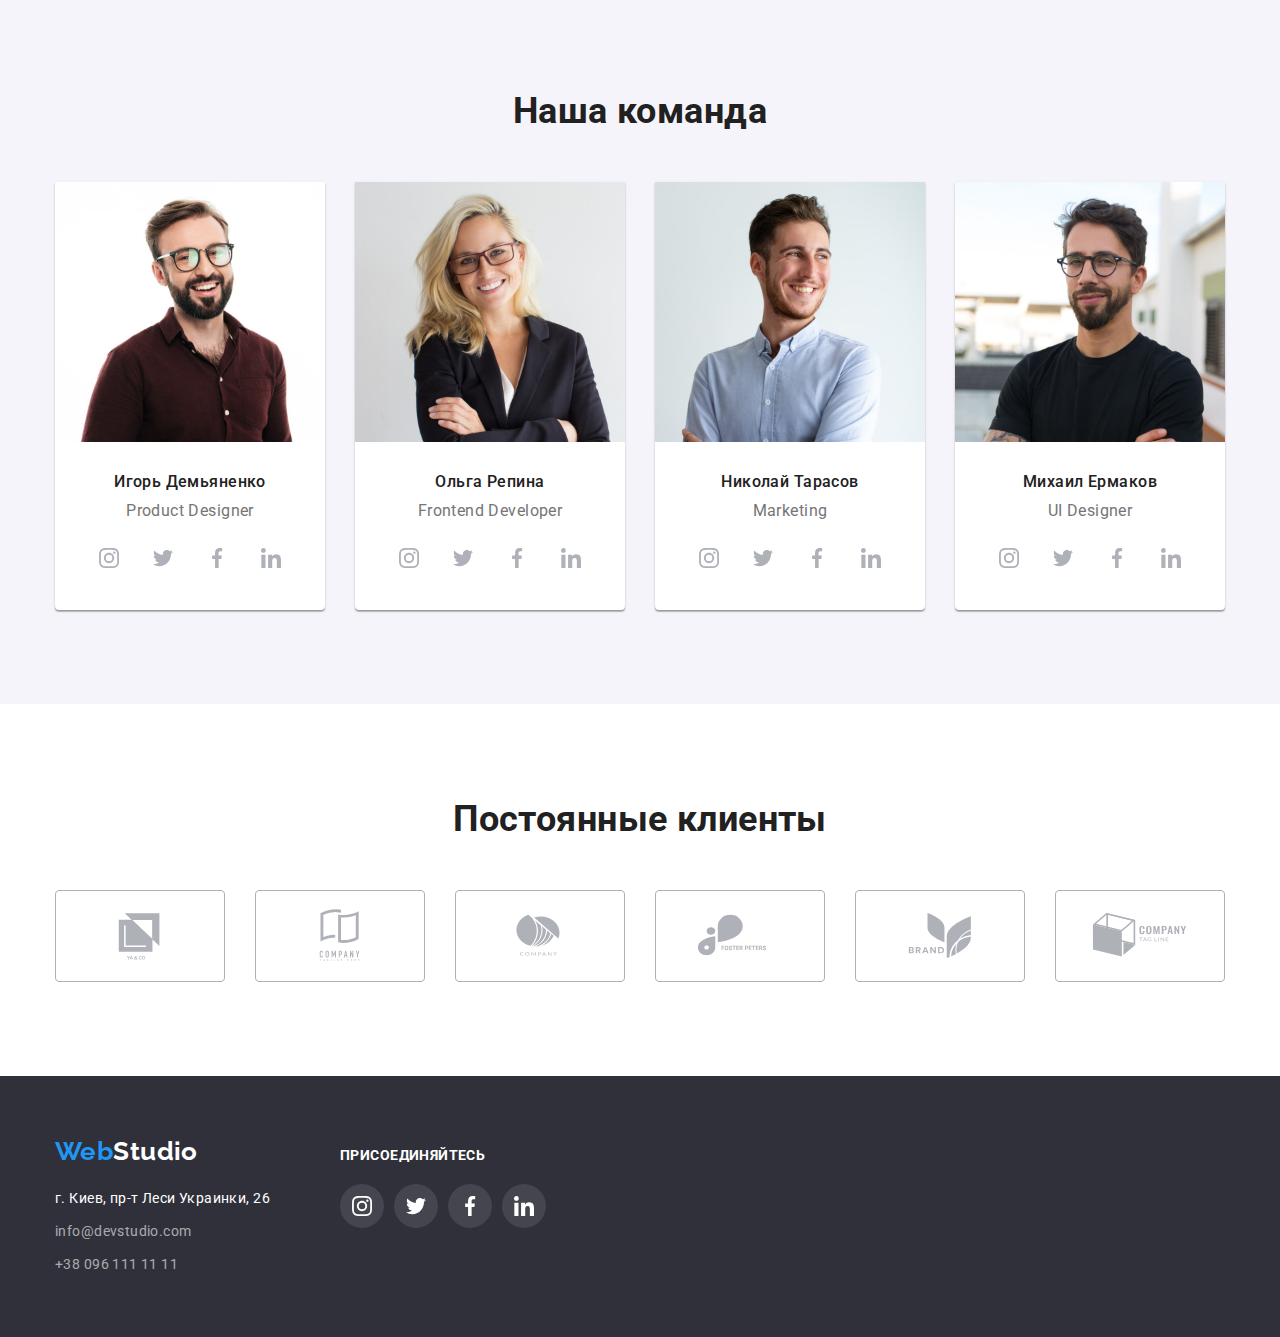
==== commit e5596c64: "Update 29.06.2022" ====
--- a/index.html
+++ b/index.html
@@ -134,12 +134,15 @@
           <ul class="works-list list">
             <li class="works-list-item">
               <img src="./images/img1.jpg" alt="Desctop App" width="370" height="294" />
+              <p class="works-list-text">Десктопные приложения</p>
             </li>
             <li class="works-list-item">
               <img src="./images/img2.jpg" alt="Mobile App" width="370" height="294" />
+              <p class="works-list-text">Мобильные приложения</p>
             </li>
             <li class="works-list-item">
               <img src="./images/img3.jpg" alt="Design" width="370" height="294" />
+              <p class="works-list-text">Дизайнерские решения</p>
             </li>
           </ul>
         </div>
--- a/css/styles.css
+++ b/css/styles.css
@@ -196,6 +196,8 @@
 .contact-link {
   display: flex;
   align-items: center;
+  padding-bottom: 31px;
+  padding-top: 32px;
   font-weight: 500;
   letter-spacing: 0.02em;
   color: var(--primary-text-color);
@@ -301,7 +303,7 @@
   height: 30px;
   justify-content: center;
   align-items: center;
-  /* background-color: var(--primary-white-color); */
+  background-color: var(--primary-white-color);
   border: 1px solid rgba(0, 0, 0, 0.1);
   border-radius: 50%;
 }
@@ -359,9 +361,29 @@
 .works-list {
   display: flex;
 }
-
+.works-list-item {
+  position: relative;
+}
 .works-list-item:not(:last-child) {
   margin-right: 30px;
+}
+
+.works-list-text {
+  position: absolute;
+  left: 0;
+  bottom: 0;
+  z-index: 10;
+  display: inline-block;
+  height: 70px;
+  width: 100%;
+  padding: 25px 0;
+  background-color: rgba(47, 48, 58, 0.8);
+  text-align: center;
+  font-weight: 700;
+  font-size: 14px;
+  line-height: 1.14;
+  text-transform: uppercase;
+  color: var(--primary-white-color);
 }
 
 /* TEAM */
@@ -623,6 +645,7 @@
 
 .examples-link {
   display: block;
+  position: relative;
 }
 
 .examples-link:hover,
@@ -652,3 +675,30 @@
   line-height: 1.88;
   color: var(--primary-text-color);
 }
+
+.examples-img-box {
+  position: relative;
+  overflow: hidden;
+}
+
+.box-overlay {
+  position: absolute;
+  top: 0;
+  left: 0;
+  width: 100%;
+  height: 100%;
+  padding: 63px 24px;
+  text-align: left;
+
+  color: var(--primary-white-color);
+  background-color: rgba(33, 150, 243, 0.9);
+
+  font-size: 18px;
+  line-height: 1.56;
+
+  transform: translateY(-100%);
+}
+
+.examples-img-box:hover .box-overlay {
+  transform: translateY(0);
+}
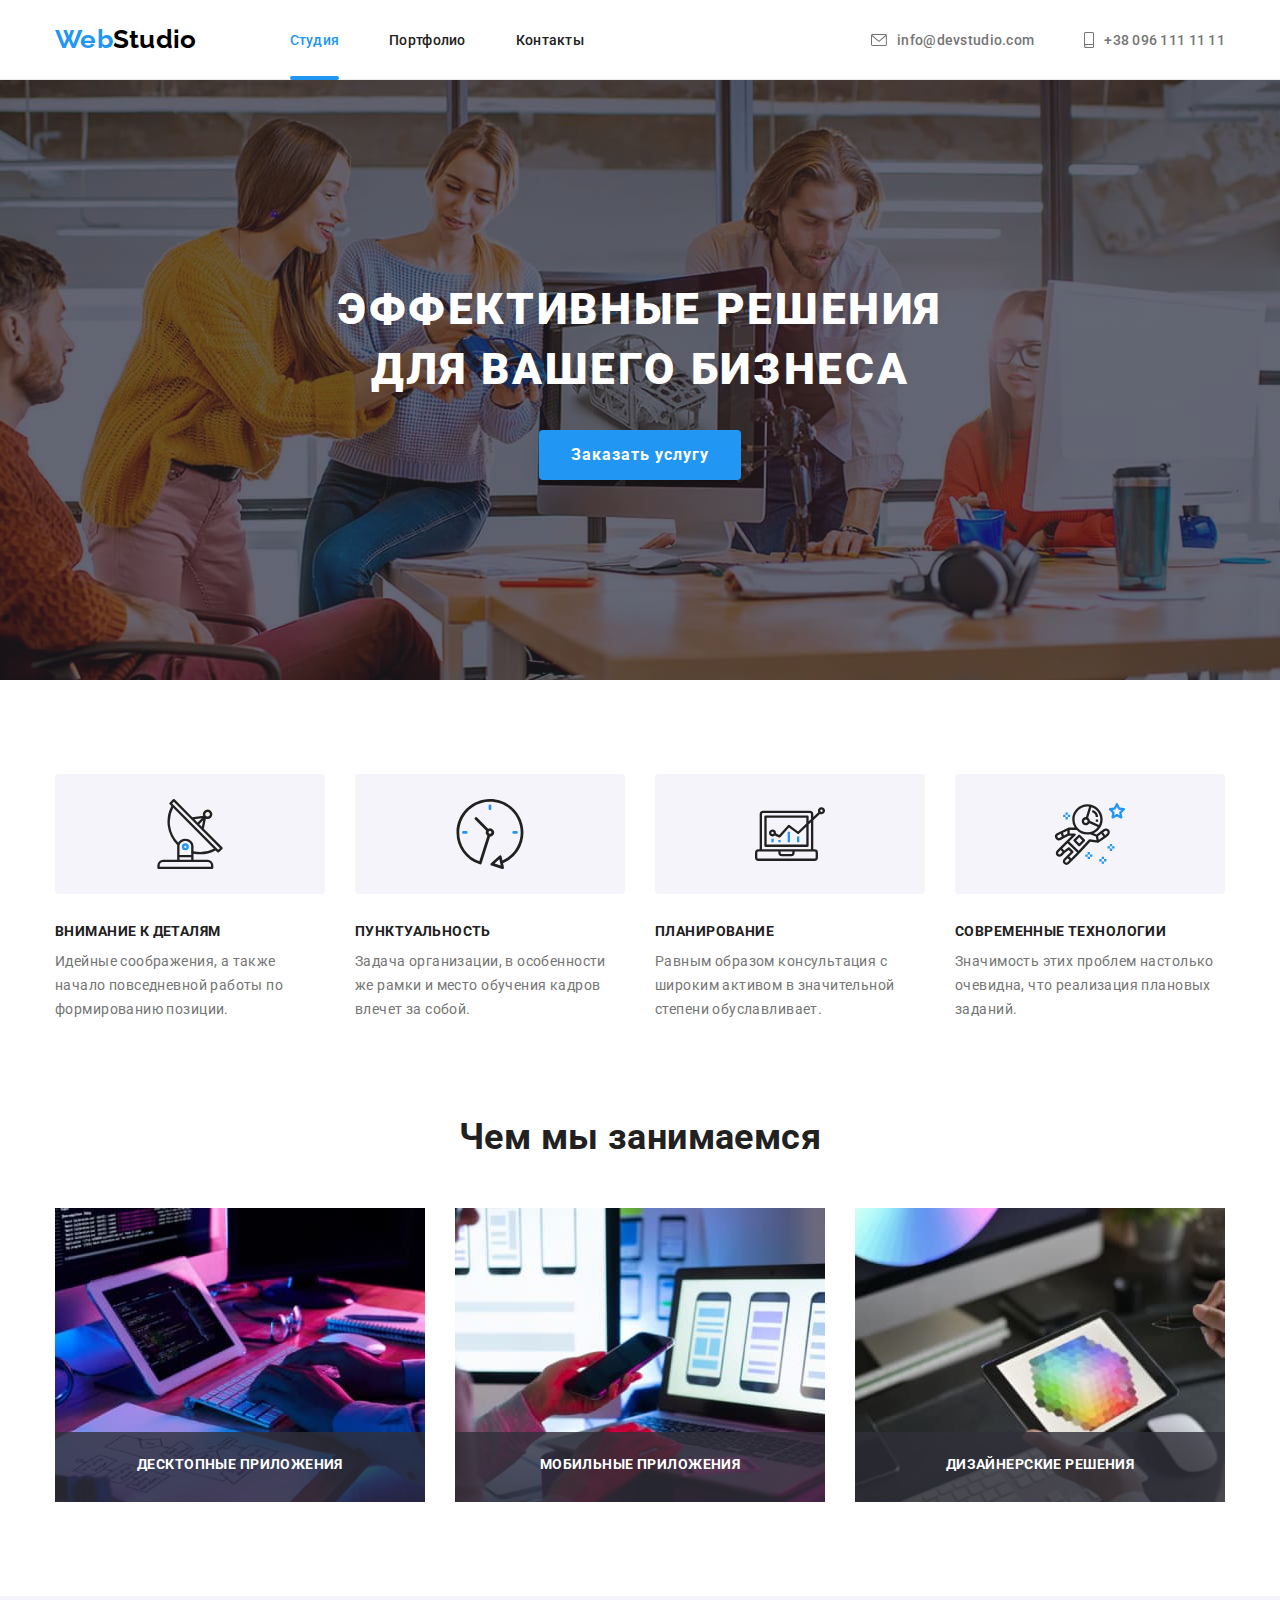
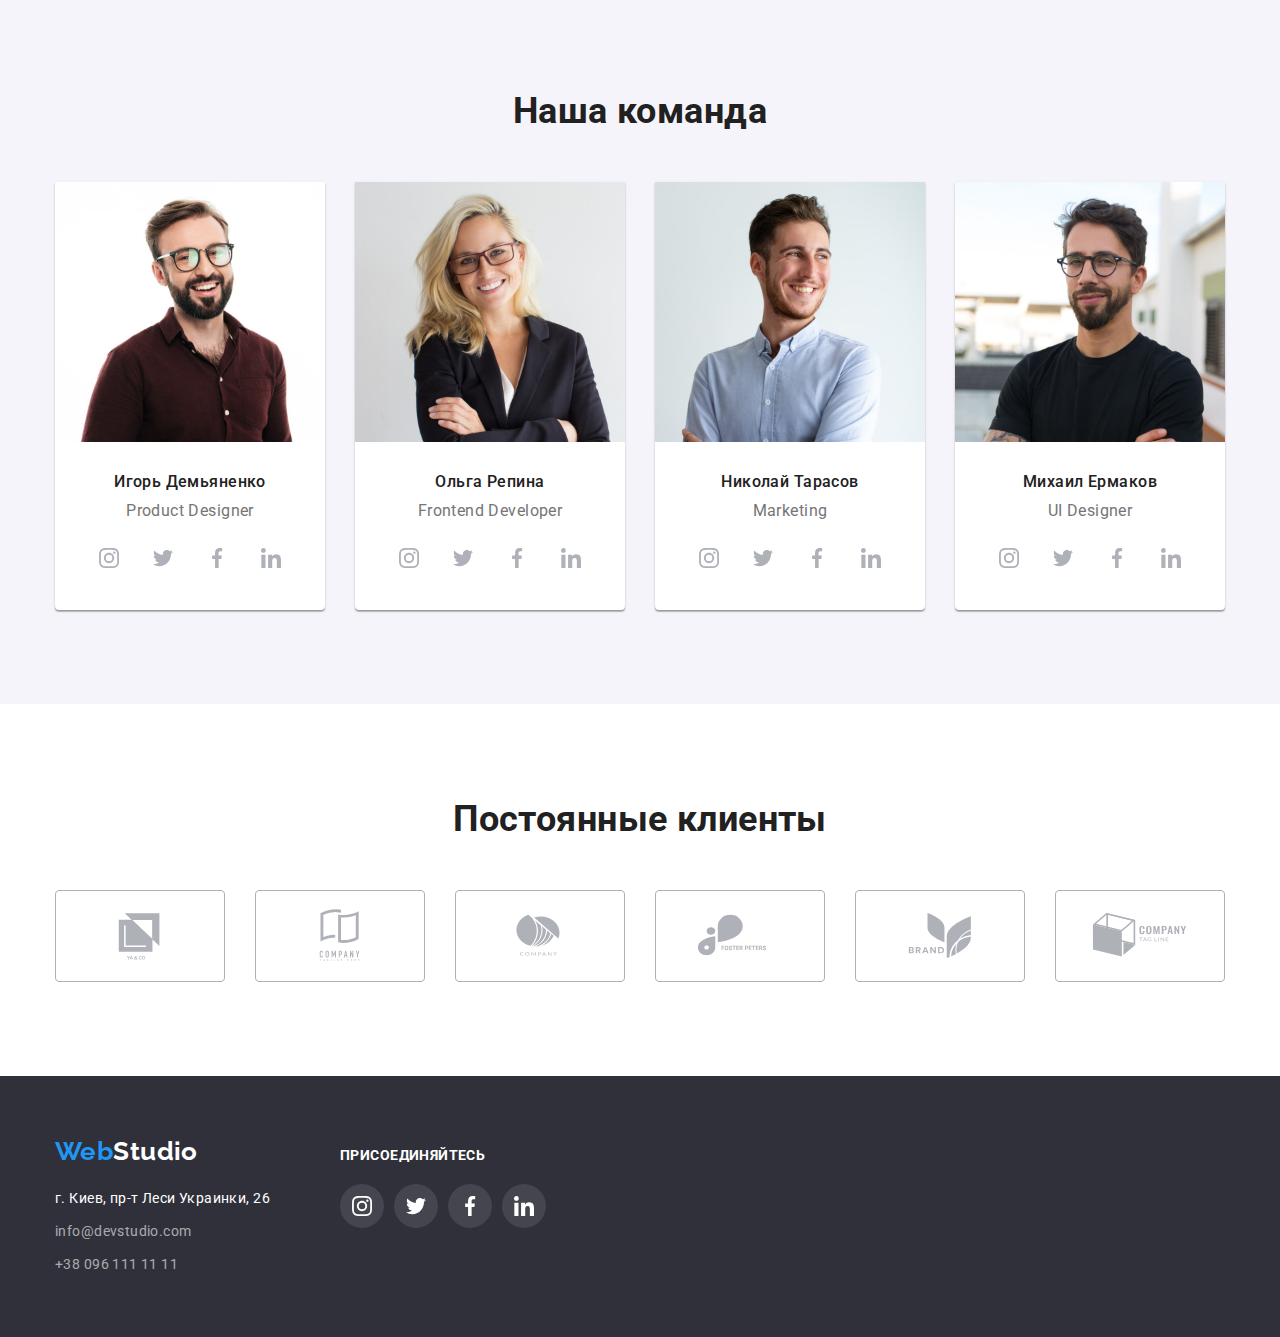
==== commit 17c2a2e0: "Update 1.07" ====
--- a/index.html
+++ b/index.html
@@ -65,16 +65,6 @@
           <button class="hero-button" type="button" data-modal-open>Заказать услугу</button>
         </div>
       </section>
-      <!-- Modal window -->
-      <div class="backdrop is-hidden" data-modal>
-        <div class="modal">
-          <button class="close-btn" type="button" data-modal-close>
-            <svg class="close-btn-icon" width="18" height="18">
-              <use href="./images/icons.svg#icon-close"></use>
-            </svg>
-          </button>
-        </div>
-      </div>
       <!--features-->
       <section class="features section">
         <div class="container">
@@ -441,6 +431,17 @@
         </div>
       </div>
     </footer>
+
+    <!-- Modal window -->
+    <div class="backdrop is-hidden" data-modal>
+      <div class="modal">
+        <button class="close-btn" type="button" data-modal-close>
+          <svg class="close-btn-icon" width="18" height="18">
+            <use href="./images/icons.svg#icon-close"></use>
+          </svg>
+        </button>
+      </div>
+    </div>
     <script src="./js/modal.js"></script>
   </body>
 </html>
--- a/css/styles.css
+++ b/css/styles.css
@@ -28,8 +28,11 @@
   --border-bottom-header-color: #ececec;
   --border-portf-color: #eeeeee;
   --icon-main-color: #afb1b8;
+  /* Flex auto */
   --items: 3;
   --indent: 30px;
+  /* Animation */
+  --animation: 250ms cubic-bezier(0.4, 0, 0.2, 1);
 }
 
 h1,
@@ -109,7 +112,9 @@
   margin: calc(var(--indent) / 2);
 }
 
-/* HEADER */
+/*/////////////////////////////////////////__ INDEX __////////////////////////////////////////*/
+
+/*========================== HEADER */
 .header {
   display: flex;
   align-items: center;
@@ -163,14 +168,13 @@
   margin-right: 50px;
 }
 
-.header-nav-item {
+.header-nav-link {
   position: relative;
-}
-.header-nav-link {
   display: flex;
   align-items: center;
   padding: 32px 0 31px 0;
-  /* transition: color 250ms; */
+
+  transition: color 250ms cubic-bezier(0.4, 0, 0.2, 1);
 }
 
 .header-nav-link.current::after {
@@ -201,6 +205,8 @@
   font-weight: 500;
   letter-spacing: 0.02em;
   color: var(--primary-text-color);
+
+  transition: color 250ms cubic-bezier(0.4, 0, 0.2, 1);
 }
 
 .contact-link:hover,
@@ -213,7 +219,7 @@
   margin-right: 10px;
 }
 
-/* HERO */
+/*================================ HERO */
 .hero {
   max-width: 1600px;
   height: 600px;
@@ -258,6 +264,8 @@
   border: none;
   border-radius: 4px;
   cursor: pointer;
+
+  transition: background-color 250ms cubic-bezier(0.4, 0, 0.2, 1);
 }
 
 .hero-button:hover,
@@ -265,55 +273,7 @@
   background-color: var(--btn-hover-color);
 }
 
-/* MODAL WINDOW */
-.backdrop {
-  position: fixed;
-  top: 0;
-  left: 0;
-  width: 100%;
-  height: 100%;
-  background-color: var(--background-modal);
-  opacity: 1;
-}
-
-.backdrop.is-hidden {
-  opacity: 0;
-  pointer-events: none;
-}
-
-.modal {
-  position: absolute;
-  top: 50%;
-  left: 50%;
-  transform: translate(-50%, -50%);
-  width: 528px;
-  height: 581px;
-  background-color: var(--primary-white-color);
-  box-shadow: 0px 1px 3px rgba(0, 0, 0, 0.12), 0px 1px 1px rgba(0, 0, 0, 0.14),
-    0px 2px 1px rgba(0, 0, 0, 0.2);
-  border-radius: 4px;
-}
-
-.close-btn {
-  position: absolute;
-  top: 8px;
-  right: 8px;
-  display: flex;
-  width: 30px;
-  height: 30px;
-  justify-content: center;
-  align-items: center;
-  background-color: var(--primary-white-color);
-  border: 1px solid rgba(0, 0, 0, 0.1);
-  border-radius: 50%;
-}
-
-.close-btn-icon {
-  background-color: var(--primary-white-color);
-  color: var(--primary-logo-color);
-}
-
-/* FEATURES */
+/*============================================ FEATURES */
 .features.section {
   padding-bottom: 0;
 }
@@ -348,7 +308,7 @@
   line-height: 1.71;
 }
 
-/* WORKS */
+/*================================================= WORKS */
 .works-title {
   margin-bottom: 50px;
   font-weight: 700;
@@ -386,7 +346,7 @@
   color: var(--primary-white-color);
 }
 
-/* TEAM */
+/*============================================== TEAM */
 .team {
   background-color: var(--background-color-secondary);
 }
@@ -430,7 +390,7 @@
   padding-bottom: 30px;
 }
 
-/* Social links */
+/*------------------------ Social links */
 .social-container {
   margin-top: 16px;
 }
@@ -453,6 +413,9 @@
   height: 44px;
   color: var(--icon-main-color);
   border-radius: 50%;
+
+  transition: background-color 250ms cubic-bezier(0.4, 0, 0.2, 1),
+    color 250ms cubic-bezier(0.4, 0, 0.2, 1);
 }
 
 .social-link:hover {
@@ -464,8 +427,7 @@
   fill: currentColor;
 }
 
-/* CLIENTS */
-
+/*================================================ CLIENTS */
 .clients-title {
   margin-bottom: 50px;
   font-weight: 700;
@@ -487,6 +449,8 @@
   color: var(--icon-main-color);
   border: 1px solid var(--icon-main-color);
   border-radius: 4px;
+
+  transition: color 250ms cubic-bezier(0.4, 0, 0.2, 1), border 250ms cubic-bezier(0.4, 0, 0.2, 1);
 }
 
 .clients-link:hover {
@@ -498,7 +462,7 @@
   fill: currentColor;
 }
 
-/* FOOTER */
+/*============================================== FOOTER */
 .footer-section {
   padding: 60px 0;
   background-color: var(--background-color-footer);
@@ -539,6 +503,8 @@
   color: var(--primary-white-color);
   line-height: 1.71;
   font-style: normal;
+
+  transition: color 250ms cubic-bezier(0.4, 0, 0.2, 1);
 }
 
 .adress:hover,
@@ -550,6 +516,8 @@
   color: var(--color-text-footer);
   line-height: 1.71;
   font-style: normal;
+
+  transition: color 250ms cubic-bezier(0.4, 0, 0.2, 1);
 }
 
 .footer-contact-link:hover,
@@ -574,11 +542,6 @@
   justify-content: center;
 }
 
-.footer-social-item {
-  background-color: var(--background-footer-social-color);
-  border-radius: 50%;
-}
-
 .footer-social-item:not(:last-child) {
   margin-right: 10px;
 }
@@ -590,6 +553,10 @@
   width: 44px;
   height: 44px;
   color: var(--primary-white-color);
+  border-radius: 50%;
+  background-color: var(--background-footer-social-color);
+
+  transition: background-color 250ms cubic-bezier(0.4, 0, 0.2, 1);
 }
 
 .footer-social-link:hover,
@@ -602,8 +569,9 @@
   fill: currentColor;
 }
 
-/*---- Portfolio ----*/
-/* Buttons */
+/*/////////////////////////////////////////__ PORTFOLIO __////////////////////////////////////////*/
+
+/*=============================== BUTTONS */
 .portfolio-filter {
   display: flex;
   justify-content: center;
@@ -622,6 +590,10 @@
   border: none;
   border-radius: 4px;
   cursor: pointer;
+
+  transition: color 250ms cubic-bezier(0.4, 0, 0.2, 1),
+    background-color 250ms cubic-bezier(0.4, 0, 0.2, 1),
+    box-shadow 250ms cubic-bezier(0.4, 0, 0.2, 1);
 }
 
 .portfolio-filter-item:not(:last-child) {
@@ -641,11 +613,12 @@
     0px 2px 2px rgba(0, 0, 0, 0.12);
 }
 
-/* Examples */
-
+/*==================================== Examples */
 .examples-link {
   display: block;
   position: relative;
+
+  transition: box-shadow 250ms cubic-bezier(0.4, 0, 0.2, 1);
 }
 
 .examples-link:hover,
@@ -689,16 +662,92 @@
   height: 100%;
   padding: 63px 24px;
   text-align: left;
-
   color: var(--primary-white-color);
   background-color: rgba(33, 150, 243, 0.9);
-
   font-size: 18px;
   line-height: 1.56;
 
-  transform: translateY(-100%);
-}
-
-.examples-img-box:hover .box-overlay {
+  transform: translateY(100%);
+
+  transition: transform 250ms cubic-bezier(0.4, 0, 0.2, 1);
+}
+
+.examples-link:hover .box-overlay,
+.examples-link:focus .box-overlay {
   transform: translateY(0);
 }
+
+@keyframes animate {
+  0% {
+    transform: scale(0);
+    opacity: 0;
+    visibility: visible;
+  }
+
+  50% {
+    transform: scale(0.5);
+    opacity: 0.5;
+    visibility: visible;
+  }
+
+  100% {
+    transform: scale(1);
+    opacity: 1;
+    visibility: visible;
+  }
+}
+
+/*================================== MODAL WINDOW */
+.backdrop {
+  position: fixed;
+  top: 0;
+  left: 0;
+  z-index: 1000;
+  width: 100%;
+  height: 100%;
+  background-color: var(--background-modal);
+  opacity: 1;
+  visibility: visible;
+
+  /* animation: animate 250ms cubic-bezier(0.4, 0, 0.2, 1); */
+
+  transition: opacity var(--animation), visibility var(--animation), transform var(--animation);
+}
+
+.backdrop.is-hidden {
+  opacity: 0;
+  visibility: hidden;
+  pointer-events: none;
+}
+
+.modal {
+  position: absolute;
+  top: 50%;
+  left: 50%;
+  transform: translate(-50%, -50%);
+  width: 528px;
+  height: 581px;
+  background-color: var(--primary-white-color);
+  box-shadow: 0px 1px 3px rgba(0, 0, 0, 0.12), 0px 1px 1px rgba(0, 0, 0, 0.14),
+    0px 2px 1px rgba(0, 0, 0, 0.2);
+  border-radius: 4px;
+}
+
+.close-btn {
+  position: absolute;
+  top: 8px;
+  right: 8px;
+  display: flex;
+  width: 30px;
+  height: 30px;
+  justify-content: center;
+  align-items: center;
+  background-color: var(--primary-white-color);
+  border: 1px solid rgba(0, 0, 0, 0.1);
+  border-radius: 50%;
+}
+
+.close-btn-icon {
+  background-color: var(--primary-white-color);
+  color: var(--primary-logo-color);
+}
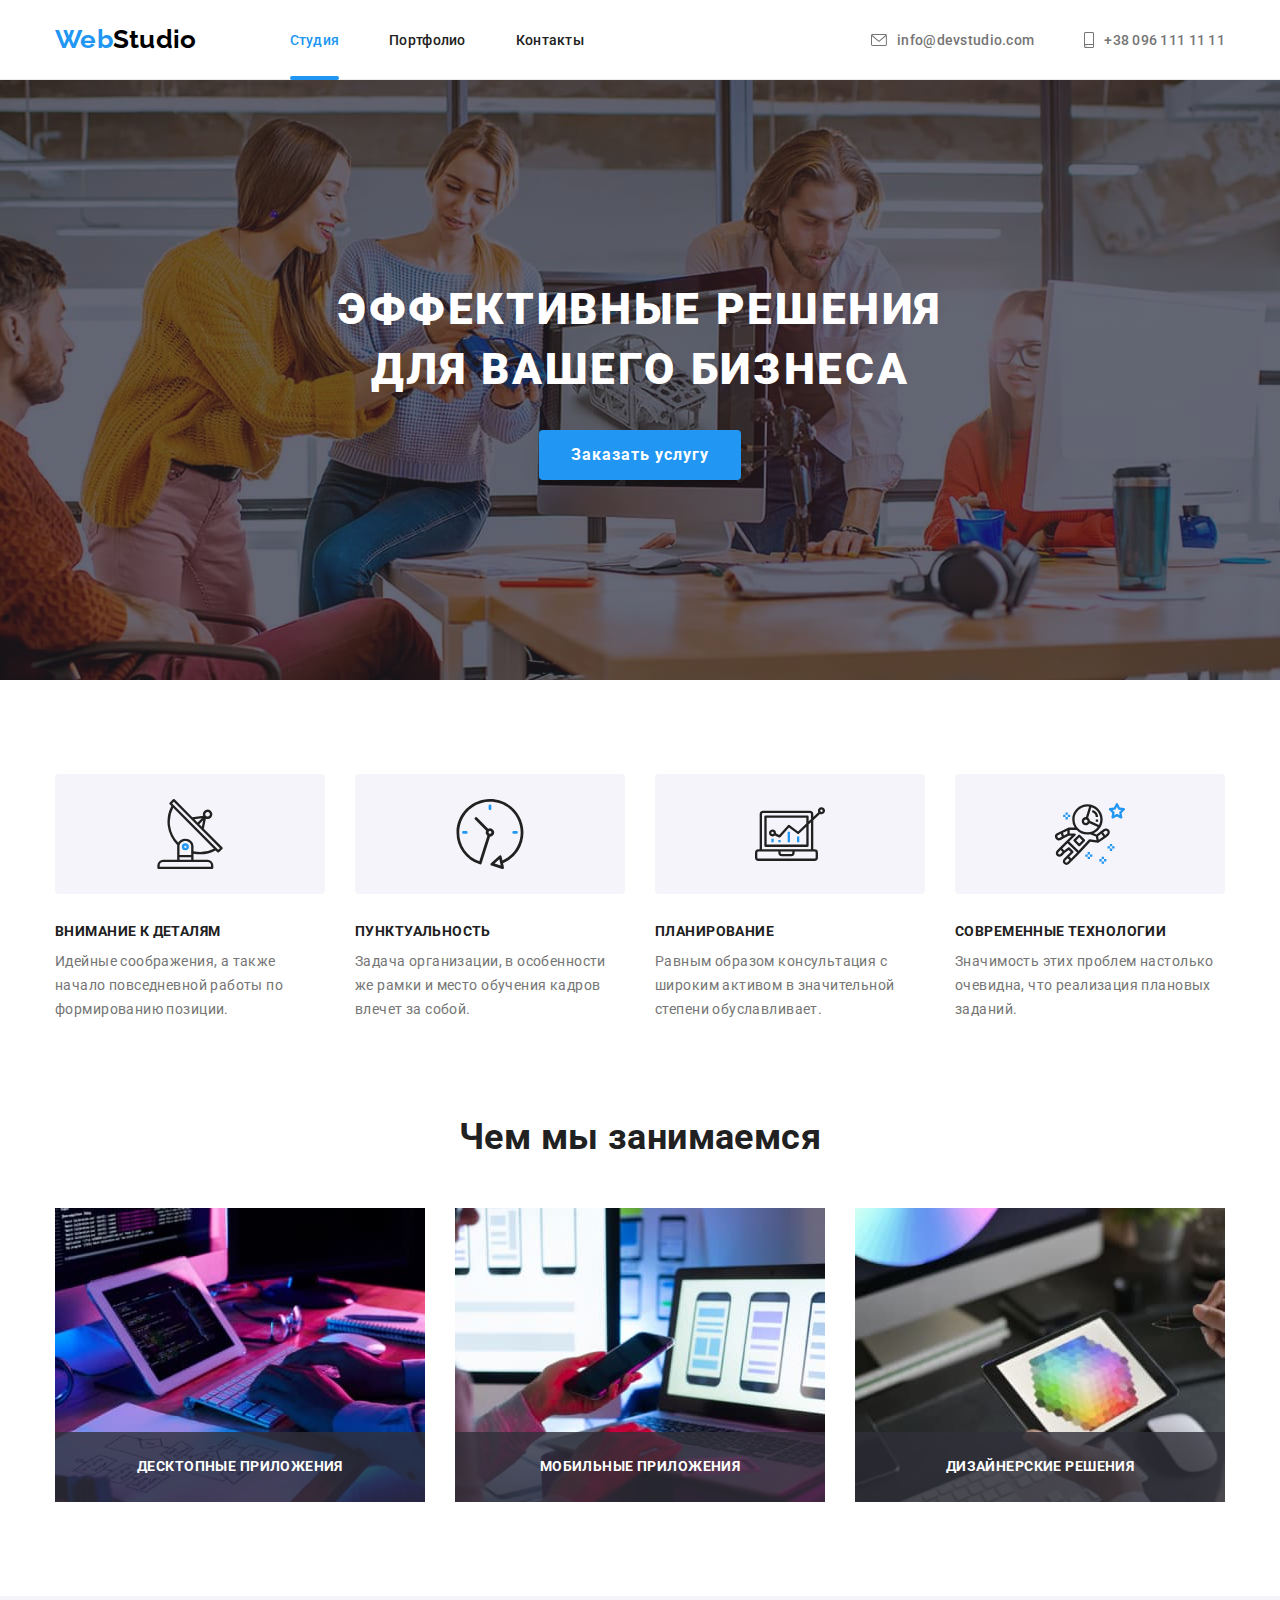
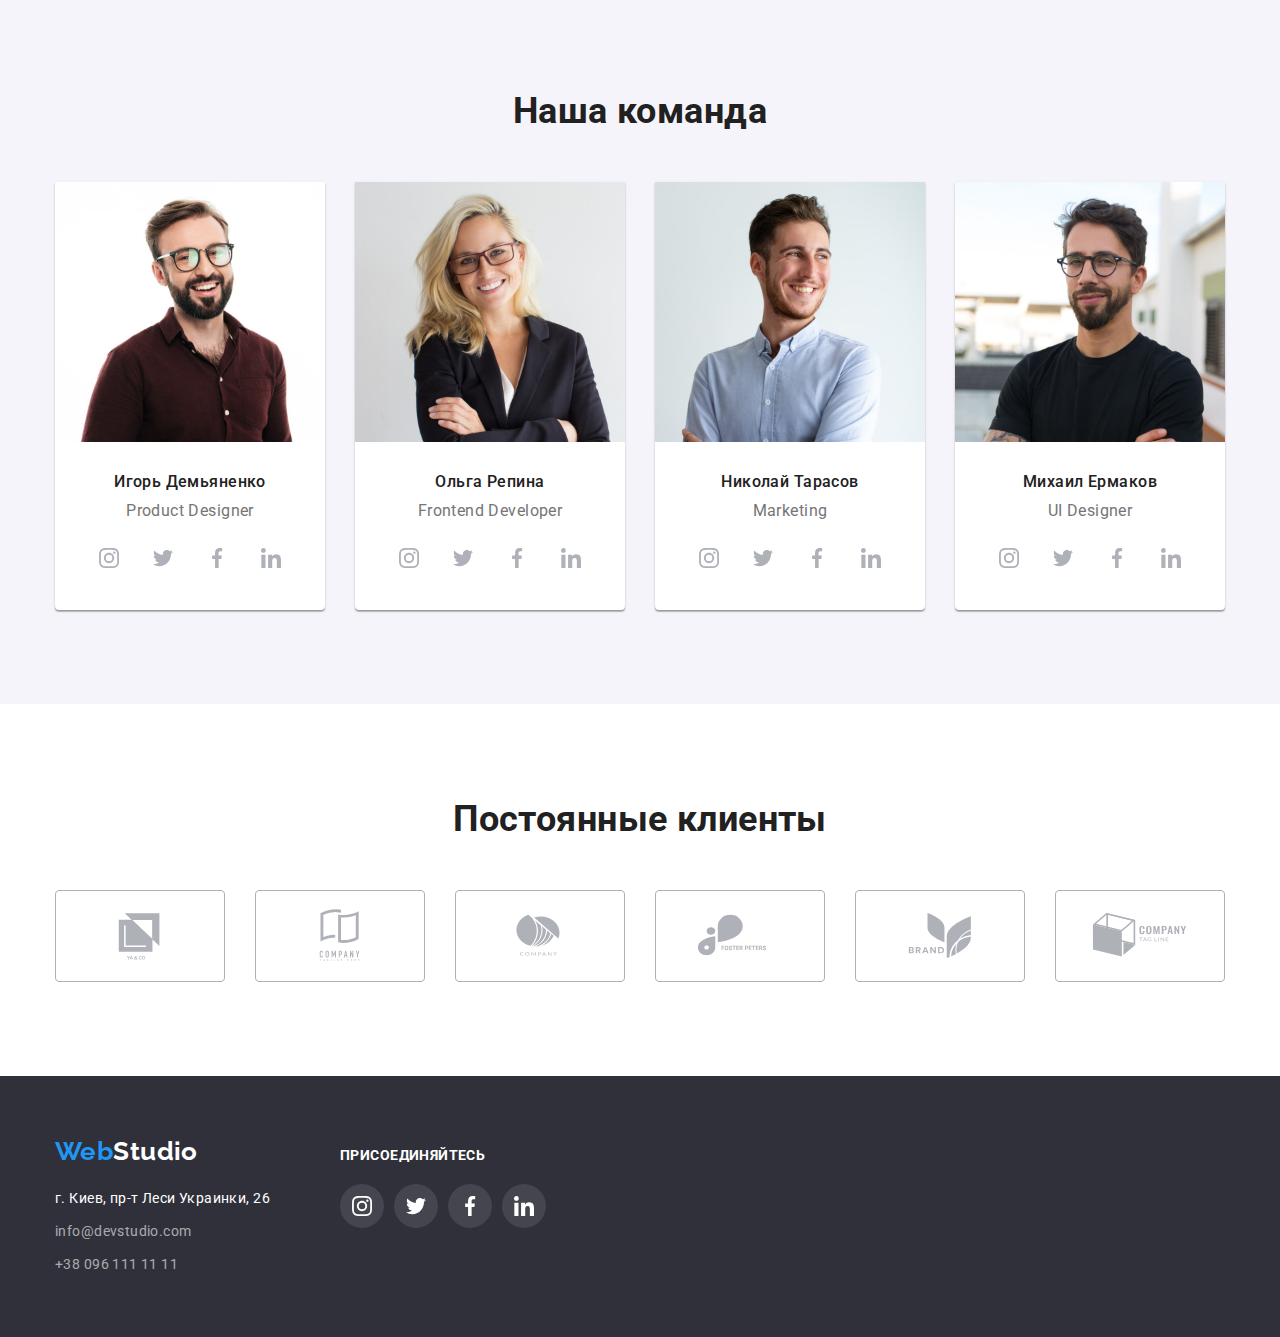
==== commit cc093de3: "Update" ====
--- a/index.html
+++ b/index.html
@@ -15,10 +15,14 @@
       rel="stylesheet"
       href="https://cdnjs.cloudflare.com/ajax/libs/modern-normalize/1.1.0/modern-normalize.min.css"
     />
+    <link
+      rel="stylesheet"
+      href="https://cdnjs.cloudflare.com/ajax/libs/animate.css/4.1.1/animate.min.css"
+    />
     <link rel="stylesheet" href="./css/styles.css" />
   </head>
 
-  <body>
+  <body data-body>
     <header class="header">
       <div class="header-container container">
         <nav class="header-nav">
--- a/css/styles.css
+++ b/css/styles.css
@@ -78,6 +78,10 @@
   /* outline: 2px solid tomato; */
 }
 
+.no-scroll {
+  overflow: hidden;
+}
+
 .visually-hidden {
   position: absolute;
   width: 1px;
@@ -333,14 +337,13 @@
   left: 0;
   bottom: 0;
   z-index: 10;
-  display: inline-block;
+  display: flex;
+  justify-content: center;
+  align-items: center;
   height: 70px;
   width: 100%;
-  padding: 25px 0;
   background-color: rgba(47, 48, 58, 0.8);
-  text-align: center;
-  font-weight: 700;
-  font-size: 14px;
+  font-weight: 700;
   line-height: 1.14;
   text-transform: uppercase;
   color: var(--primary-white-color);
@@ -415,12 +418,13 @@
   border-radius: 50%;
 
   transition: background-color 250ms cubic-bezier(0.4, 0, 0.2, 1),
-    color 250ms cubic-bezier(0.4, 0, 0.2, 1);
+    color 250ms cubic-bezier(0.4, 0, 0.2, 1), transform 250ms cubic-bezier(0.4, 0, 0.2, 1);
 }
 
 .social-link:hover {
   background-color: var(--accent-color);
   color: var(--primary-white-color);
+  transform: scale(1.25);
 }
 
 .social-icon {
@@ -450,13 +454,28 @@
   border: 1px solid var(--icon-main-color);
   border-radius: 4px;
 
-  transition: color 250ms cubic-bezier(0.4, 0, 0.2, 1), border 250ms cubic-bezier(0.4, 0, 0.2, 1);
+  transition: color 250ms cubic-bezier(0.4, 0, 0.2, 1),
+    border-color 250ms cubic-bezier(0.4, 0, 0.2, 1);
 }
 
 .clients-link:hover {
   border-color: var(--accent-color);
   color: var(--accent-color);
-}
+  animation: scaler 1500ms cubic-bezier(0.4, 0, 0.2, 1);
+}
+
+@keyframes scaler {
+  0% {
+    transform: scale(1) rotateZ(0deg);
+  }
+  50% {
+    transform: scale(1.15) rotateZ(180deg);
+  }
+  100% {
+    transform: scale(1) rotateZ(360deg);
+  }
+}
+/* animation: scaler 250ms cubic-bezier(0.4, 0, 0.2, 1) alternate; */
 
 .clients-icon {
   fill: currentColor;
@@ -556,13 +575,15 @@
   border-radius: 50%;
   background-color: var(--background-footer-social-color);
 
-  transition: background-color 250ms cubic-bezier(0.4, 0, 0.2, 1);
+  transition: background-color 250ms cubic-bezier(0.4, 0, 0.2, 1),
+    transform 250ms cubic-bezier(0.4, 0, 0.2, 1);
 }
 
 .footer-social-link:hover,
 .footer-social-link:focus {
   background-color: var(--accent-color);
   border-radius: 50%;
+  transform: scale(1.25);
 }
 
 .footer-social-icon {
